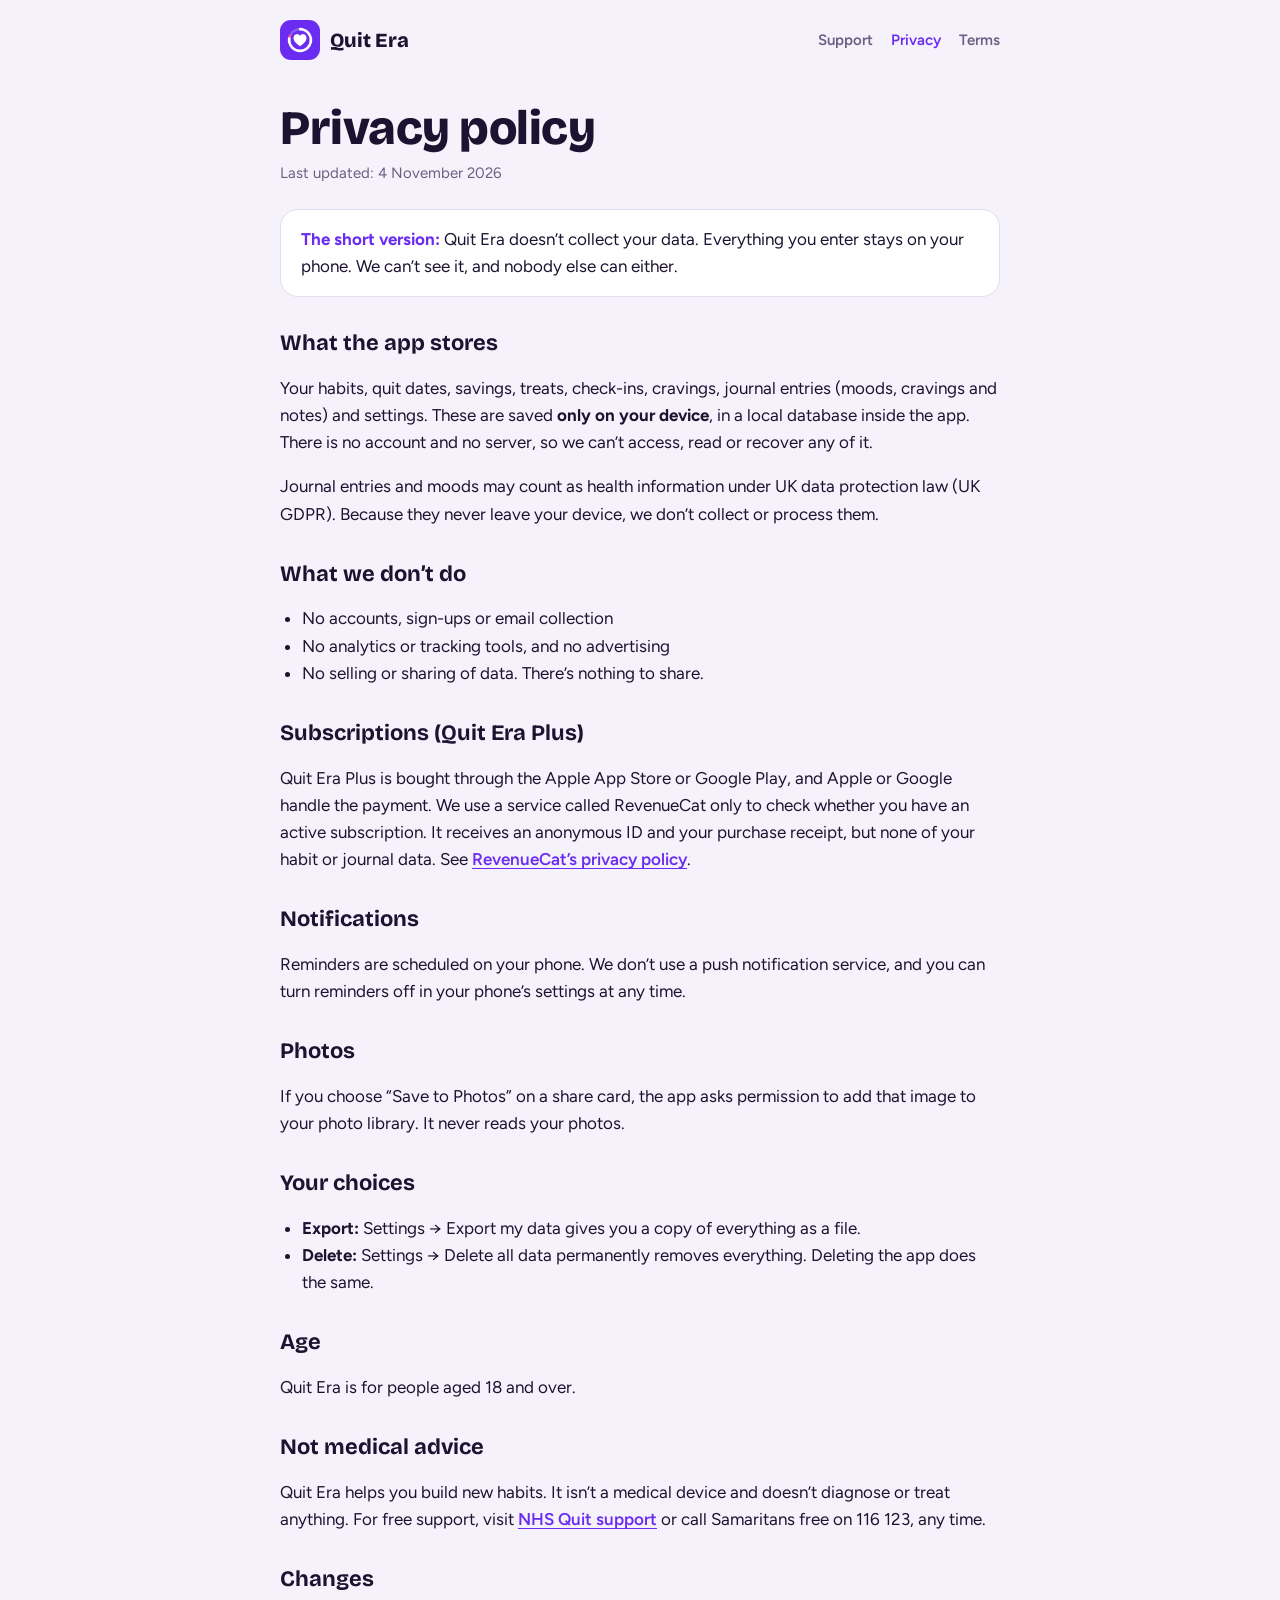
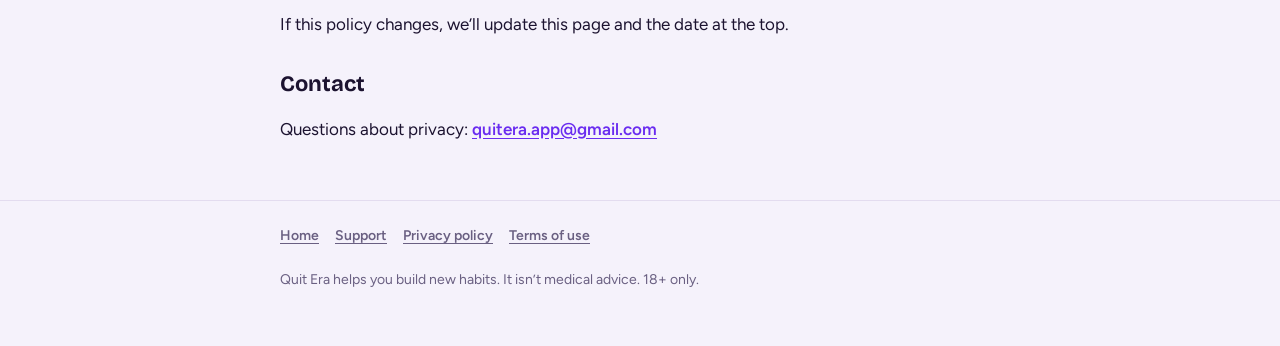
==== privacy.html @ 43ac55d1 "Add Quit Era website: home, privacy, terms and support Co-Authored-By: Claude Opus 5.5 <noreply@anth" ====
<!doctype html>
<html lang="en-GB">
<head>
  <meta charset="utf-8">
  <meta name="viewport" content="width=device-width, initial-scale=1, viewport-fit=cover">
  <title>Privacy policy · Quit Era</title>
  <meta name="description" content="Quit Era does not collect your data. Everything you enter stays on your phone.">
  <link rel="icon" href="favicon.png">
  <link rel="preconnect" href="https://fonts.googleapis.com">
  <link rel="preconnect" href="https://fonts.gstatic.com" crossorigin>
  <link rel="stylesheet" href="https://fonts.googleapis.com/css2?family=Bricolage+Grotesque:opsz,wght@12..96,700;12..96,800&family=Figtree:wght@400;600;700&display=swap">
  <link rel="stylesheet" href="styles.css">
</head>
<body>
  <header class="top">
    <div class="wrap">
      <a class="brand" href="./"><img src="icon.png" alt=""><span>Quit Era</span></a>
      <nav aria-label="Main">
        <a href="support.html">Support</a>
        <a href="privacy.html" aria-current="page">Privacy</a>
        <a href="terms.html">Terms</a>
      </nav>
    </div>
  </header>
  <main class="wrap doc">
    <h1>Privacy policy</h1>
    <p class="updated">Last updated: 4 November 2026</p>

    <div class="callout"><strong>The short version:</strong> Quit Era doesn’t collect your data. Everything you enter stays on your phone. We can’t see it, and nobody else can either.</div>

    <h2>What the app stores</h2>
    <p>Your habits, quit dates, savings, treats, check-ins, cravings, journal entries (moods, cravings and notes) and settings. These are saved <strong>only on your device</strong>, in a local database inside the app. There is no account and no server, so we can’t access, read or recover any of it.</p>
    <p>Journal entries and moods may count as health information under UK data protection law (UK GDPR). Because they never leave your device, we don’t collect or process them.</p>

    <h2>What we don’t do</h2>
    <ul>
      <li>No accounts, sign-ups or email collection</li>
      <li>No analytics or tracking tools, and no advertising</li>
      <li>No selling or sharing of data. There’s nothing to share.</li>
    </ul>

    <h2>Subscriptions (Quit Era Plus)</h2>
    <p>Quit Era Plus is bought through the Apple App Store or Google Play, and Apple or Google handle the payment. We use a service called RevenueCat only to check whether you have an active subscription. It receives an anonymous ID and your purchase receipt, but none of your habit or journal data. See <a href="https://www.revenuecat.com/privacy/">RevenueCat’s privacy policy</a>.</p>

    <h2>Notifications</h2>
    <p>Reminders are scheduled on your phone. We don’t use a push notification service, and you can turn reminders off in your phone’s settings at any time.</p>

    <h2>Photos</h2>
    <p>If you choose “Save to Photos” on a share card, the app asks permission to add that image to your photo library. It never reads your photos.</p>

    <h2>Your choices</h2>
    <ul>
      <li><strong>Export:</strong> Settings → Export my data gives you a copy of everything as a file.</li>
      <li><strong>Delete:</strong> Settings → Delete all data permanently removes everything. Deleting the app does the same.</li>
    </ul>

    <h2>Age</h2>
    <p>Quit Era is for people aged 18 and over.</p>

    <h2>Not medical advice</h2>
    <p>Quit Era helps you build new habits. It isn’t a medical device and doesn’t diagnose or treat anything. For free support, visit <a href="https://www.nhs.uk/better-health/quit-smoking/">NHS Quit support</a> or call Samaritans free on 116 123, any time.</p>

    <h2>Changes</h2>
    <p>If this policy changes, we’ll update this page and the date at the top.</p>

    <h2>Contact</h2>
    <p>Questions about privacy: <a href="mailto:quitera.app@gmail.com">quitera.app@gmail.com</a></p>
  </main>
  <footer>
    <div class="wrap">
      <nav aria-label="Footer">
        <a href="./">Home</a>
        <a href="support.html">Support</a>
        <a href="privacy.html">Privacy policy</a>
        <a href="terms.html">Terms of use</a>
      </nav>
      <p>Quit Era helps you build new habits. It isn’t medical advice. 18+ only.</p>
    </div>
  </footer>
</body>
</html>
---- styles.css ----
/* Quit Era website — same design system as the app (theme/tokens.ts). */
:root {
  --bg: #f5f2fb;
  --surface: #ffffff;
  --ink: #1c1330;
  --muted: #6a6082;
  --line: #e3dcef;
  --accent: #6a2cf0;
  --accent-ink: #ffffff;
  --accent-soft: #ece4ff;
  --pop: #ff4f86;
  --good: #11935f;
  --display: 'Bricolage Grotesque', 'Arial Rounded MT Bold', system-ui, sans-serif;
  --body: 'Figtree', system-ui, -apple-system, 'Segoe UI', sans-serif;
  color-scheme: light;
}
@media (prefers-color-scheme: dark) {
  :root {
    --bg: #120c1d;
    --surface: #1d152c;
    --ink: #f2edfb;
    --muted: #a69cbc;
    --line: #30264a;
    --accent: #9a6cff;
    --accent-ink: #13092a;
    --accent-soft: #2b1f4a;
    --pop: #ff7aa3;
    --good: #3ccb8b;
    color-scheme: dark;
  }
}

* { box-sizing: border-box; }
html { -webkit-text-size-adjust: 100%; }
body {
  margin: 0;
  background: var(--bg);
  color: var(--ink);
  font: 400 17px/1.6 var(--body);
}
a { color: var(--accent); font-weight: 600; text-underline-offset: 3px; }
a:focus-visible, button:focus-visible { outline: 3px solid var(--pop); outline-offset: 3px; border-radius: 6px; }
img { max-width: 100%; }

.wrap {
  max-width: 760px;
  margin: 0 auto;
  padding-left: max(20px, env(safe-area-inset-left));
  padding-right: max(20px, env(safe-area-inset-right));
}

/* Header */
.top { padding-block: 20px; }
.top .wrap { display: flex; align-items: center; justify-content: space-between; gap: 16px; flex-wrap: wrap; }
.brand { display: flex; align-items: center; gap: 10px; text-decoration: none; color: var(--ink); }
.brand img { width: 40px; height: 40px; border-radius: 11px; }
.brand span { font: 800 20px/1 var(--display); }
.top nav { display: flex; gap: 18px; flex-wrap: wrap; }
.top nav a { color: var(--muted); font-weight: 600; text-decoration: none; font-size: 15px; }
.top nav a:hover, .top nav a[aria-current='page'] { color: var(--accent); }

/* Home */
.hero { padding-block: 40px 24px; display: grid; gap: 18px; }
.eyebrow { font: 700 13px/1 var(--body); letter-spacing: 0.08em; text-transform: uppercase; color: var(--pop); margin: 0; }
h1 { font: 800 clamp(40px, 9vw, 68px)/1.02 var(--display); margin: 0; text-wrap: balance; letter-spacing: -0.01em; }
.lede { font-size: 20px; color: var(--muted); margin: 0; max-width: 34ch; }
.badge-soon {
  justify-self: start;
  background: var(--accent);
  color: var(--accent-ink);
  border-radius: 999px;
  padding: 12px 20px;
  font: 700 16px/1 var(--body);
}

.treat {
  margin-block: 16px 8px;
  background: var(--accent);
  color: var(--accent-ink);
  border-radius: 26px;
  padding: 24px;
  display: grid;
  grid-template-columns: auto 1fr;
  gap: 20px;
  align-items: center;
}
.treat .ring { width: 104px; height: 104px; }
.treat small { display: block; font: 700 12px/1 var(--body); letter-spacing: 0.08em; text-transform: uppercase; opacity: 0.8; }
.treat strong { display: block; font: 700 24px/1.2 var(--display); margin-top: 6px; }
.treat .pct { font: 800 40px/1.1 var(--display); font-variant-numeric: tabular-nums; }
.treat p { margin: 4px 0 0; opacity: 0.9; font-size: 15px; }

.features { display: grid; grid-template-columns: repeat(auto-fit, minmax(220px, 1fr)); gap: 12px; padding-block: 24px; }
.feature { background: var(--surface); border-radius: 22px; padding: 20px; border: 1px solid var(--line); }
.feature h3 { font: 700 19px/1.25 var(--display); margin: 8px 0 6px; }
.feature p { margin: 0; color: var(--muted); font-size: 15px; }
.feature .ico { font-size: 28px; line-height: 1; }

.privacy-note {
  background: var(--accent-soft);
  border-radius: 22px;
  padding: 20px 22px;
  margin-block: 8px 24px;
}
.privacy-note h2 { margin: 0 0 4px; font: 700 20px/1.3 var(--display); }
.privacy-note p { margin: 0; }

/* Legal / support pages */
.doc { padding-block: 24px 40px; }
.doc h1 { font-size: clamp(34px, 7vw, 48px); margin-bottom: 8px; }
.doc .updated { color: var(--muted); margin: 0 0 24px; font-size: 15px; }
.doc h2 { font: 700 22px/1.3 var(--display); margin: 32px 0 6px; text-wrap: balance; }
.doc p, .doc li { max-width: 68ch; }
.doc ul { padding-left: 22px; }
.callout { background: var(--surface); border: 1px solid var(--line); border-radius: 18px; padding: 16px 20px; margin-block: 16px; }
.callout strong { color: var(--accent); }

/* Footer */
footer { border-top: 1px solid var(--line); padding-block: 24px 40px; color: var(--muted); font-size: 14px; }
footer .wrap { display: grid; gap: 8px; }
footer nav { display: flex; gap: 16px; flex-wrap: wrap; }
footer a { color: var(--muted); }

@media (max-width: 480px) {
  .treat { grid-template-columns: 1fr; text-align: left; }
  .lede { font-size: 18px; }
}
@media (prefers-reduced-motion: no-preference) {
  .ring .arc { animation: fill 1.4s ease-out both; }
  @keyframes fill { from { stroke-dashoffset: 289; } }
}
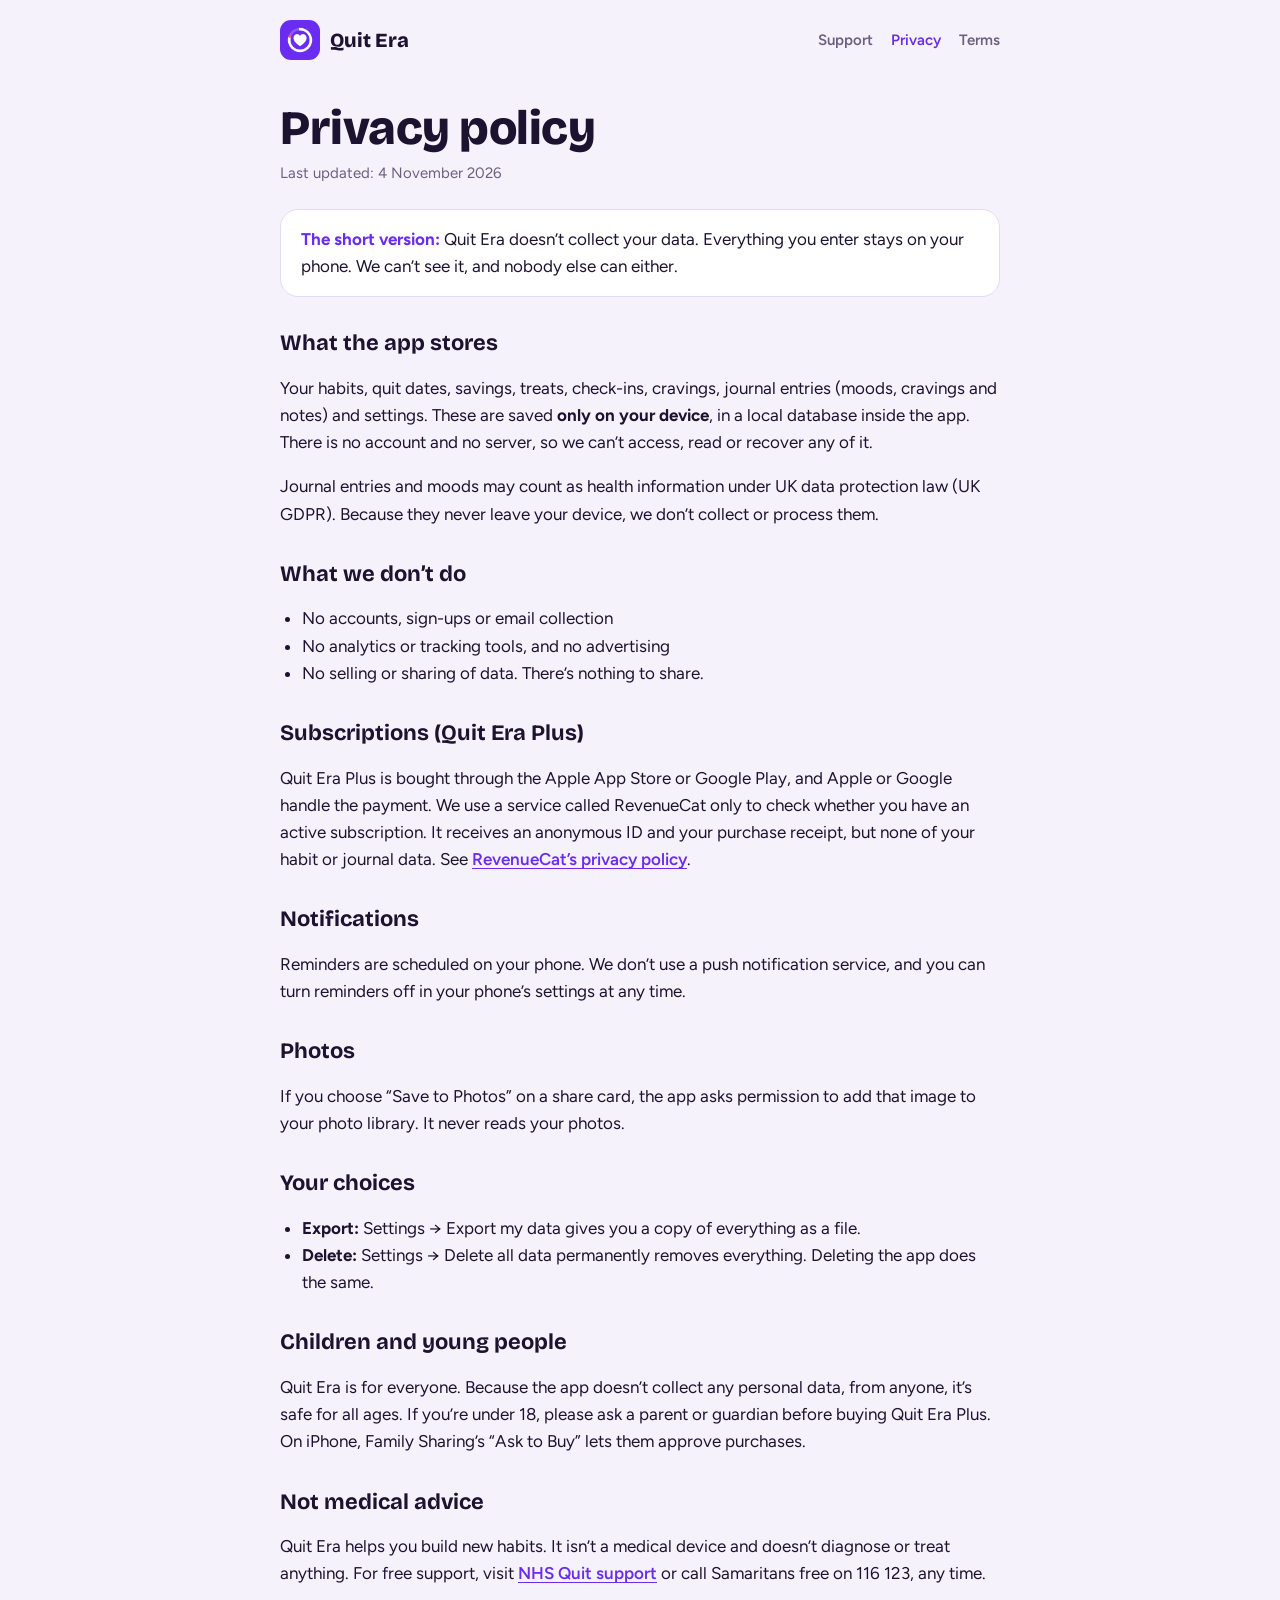
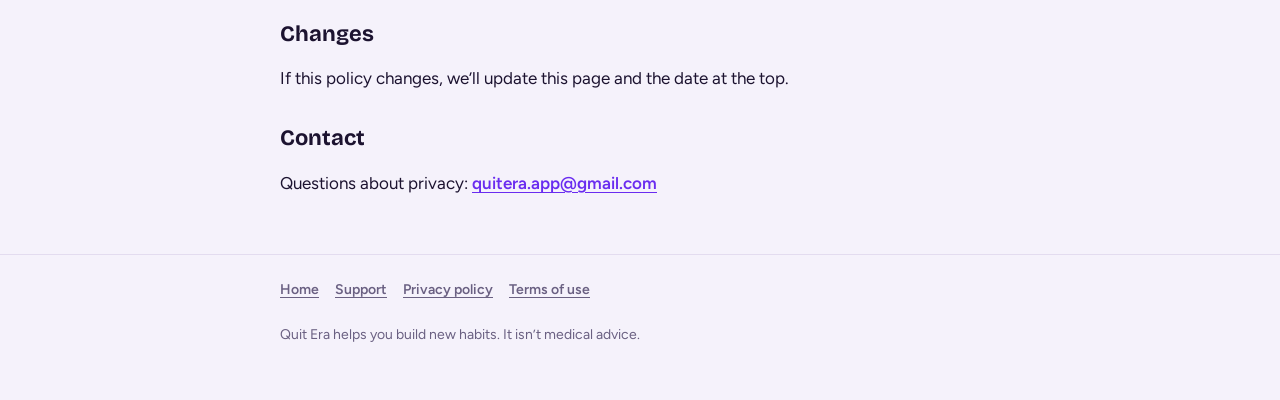
==== commit 3e9de956: "Remove age limit and law clause, add Quit Era Plus pricing section Co-Authored-By: Claude Opus 5.5 <" ====
--- a/privacy.html
+++ b/privacy.html
@@ -54,8 +54,8 @@
       <li><strong>Delete:</strong> Settings → Delete all data permanently removes everything. Deleting the app does the same.</li>
     </ul>
 
-    <h2>Age</h2>
-    <p>Quit Era is for people aged 18 and over.</p>
+    <h2>Children and young people</h2>
+    <p>Quit Era is for everyone. Because the app doesn’t collect any personal data, from anyone, it’s safe for all ages. If you’re under 18, please ask a parent or guardian before buying Quit Era Plus. On iPhone, Family Sharing’s “Ask to Buy” lets them approve purchases.</p>
 
     <h2>Not medical advice</h2>
     <p>Quit Era helps you build new habits. It isn’t a medical device and doesn’t diagnose or treat anything. For free support, visit <a href="https://www.nhs.uk/better-health/quit-smoking/">NHS Quit support</a> or call Samaritans free on 116 123, any time.</p>
@@ -74,7 +74,7 @@
         <a href="privacy.html">Privacy policy</a>
         <a href="terms.html">Terms of use</a>
       </nav>
-      <p>Quit Era helps you build new habits. It isn’t medical advice. 18+ only.</p>
+      <p>Quit Era helps you build new habits. It isn’t medical advice.</p>
     </div>
   </footer>
 </body>
--- a/styles.css
+++ b/styles.css
@@ -105,6 +105,53 @@
 .privacy-note h2 { margin: 0 0 4px; font: 700 20px/1.3 var(--display); }
 .privacy-note p { margin: 0; }
 
+/* Plus */
+.plus { padding-block: 24px 16px; display: grid; gap: 16px; }
+.plus h2 { font: 800 clamp(30px, 6vw, 44px)/1.08 var(--display); margin: 0; text-wrap: balance; }
+.plus-lede { margin: 0; color: var(--muted); font-size: 18px; max-width: 46ch; }
+.payback {
+  background: var(--surface);
+  border: 1px solid var(--line);
+  border-radius: 22px;
+  padding: 20px 22px;
+  display: grid;
+  gap: 6px;
+}
+.payback-big { font: 800 44px/1 var(--display); color: var(--good); font-variant-numeric: tabular-nums; }
+.payback p { margin: 0; }
+.payback small { color: var(--muted); font-size: 13px; }
+.compare { display: grid; grid-template-columns: repeat(auto-fit, minmax(240px, 1fr)); gap: 12px; }
+.tier { background: var(--surface); border: 1px solid var(--line); border-radius: 22px; padding: 20px 22px; }
+.tier h3 { font: 700 22px/1.2 var(--display); margin: 0 0 8px; }
+.tier ul { margin: 0; padding-left: 20px; display: grid; gap: 6px; }
+.tier-plus { background: var(--accent-soft); border-color: var(--accent); }
+.tier-plus h3 { color: var(--accent); }
+.prices { display: grid; grid-template-columns: repeat(auto-fit, minmax(170px, 1fr)); gap: 12px; }
+.price {
+  position: relative;
+  background: var(--surface);
+  border: 2px solid var(--line);
+  border-radius: 20px;
+  padding: 18px;
+  display: grid;
+  gap: 2px;
+}
+.price-best { border-color: var(--accent); }
+.price-tag {
+  position: absolute;
+  top: -12px;
+  right: 14px;
+  background: var(--pop);
+  color: #2a0614;
+  border-radius: 999px;
+  padding: 4px 10px;
+  font: 700 12px/1.2 var(--body);
+}
+.price-name { font-weight: 700; color: var(--muted); font-size: 14px; text-transform: uppercase; letter-spacing: 0.06em; }
+.price-amount { font: 800 34px/1.1 var(--display); font-variant-numeric: tabular-nums; }
+.price-note { color: var(--muted); font-size: 14px; }
+.fine { margin: 0; color: var(--muted); font-size: 14px; }
+
 /* Legal / support pages */
 .doc { padding-block: 24px 40px; }
 .doc h1 { font-size: clamp(34px, 7vw, 48px); margin-bottom: 8px; }
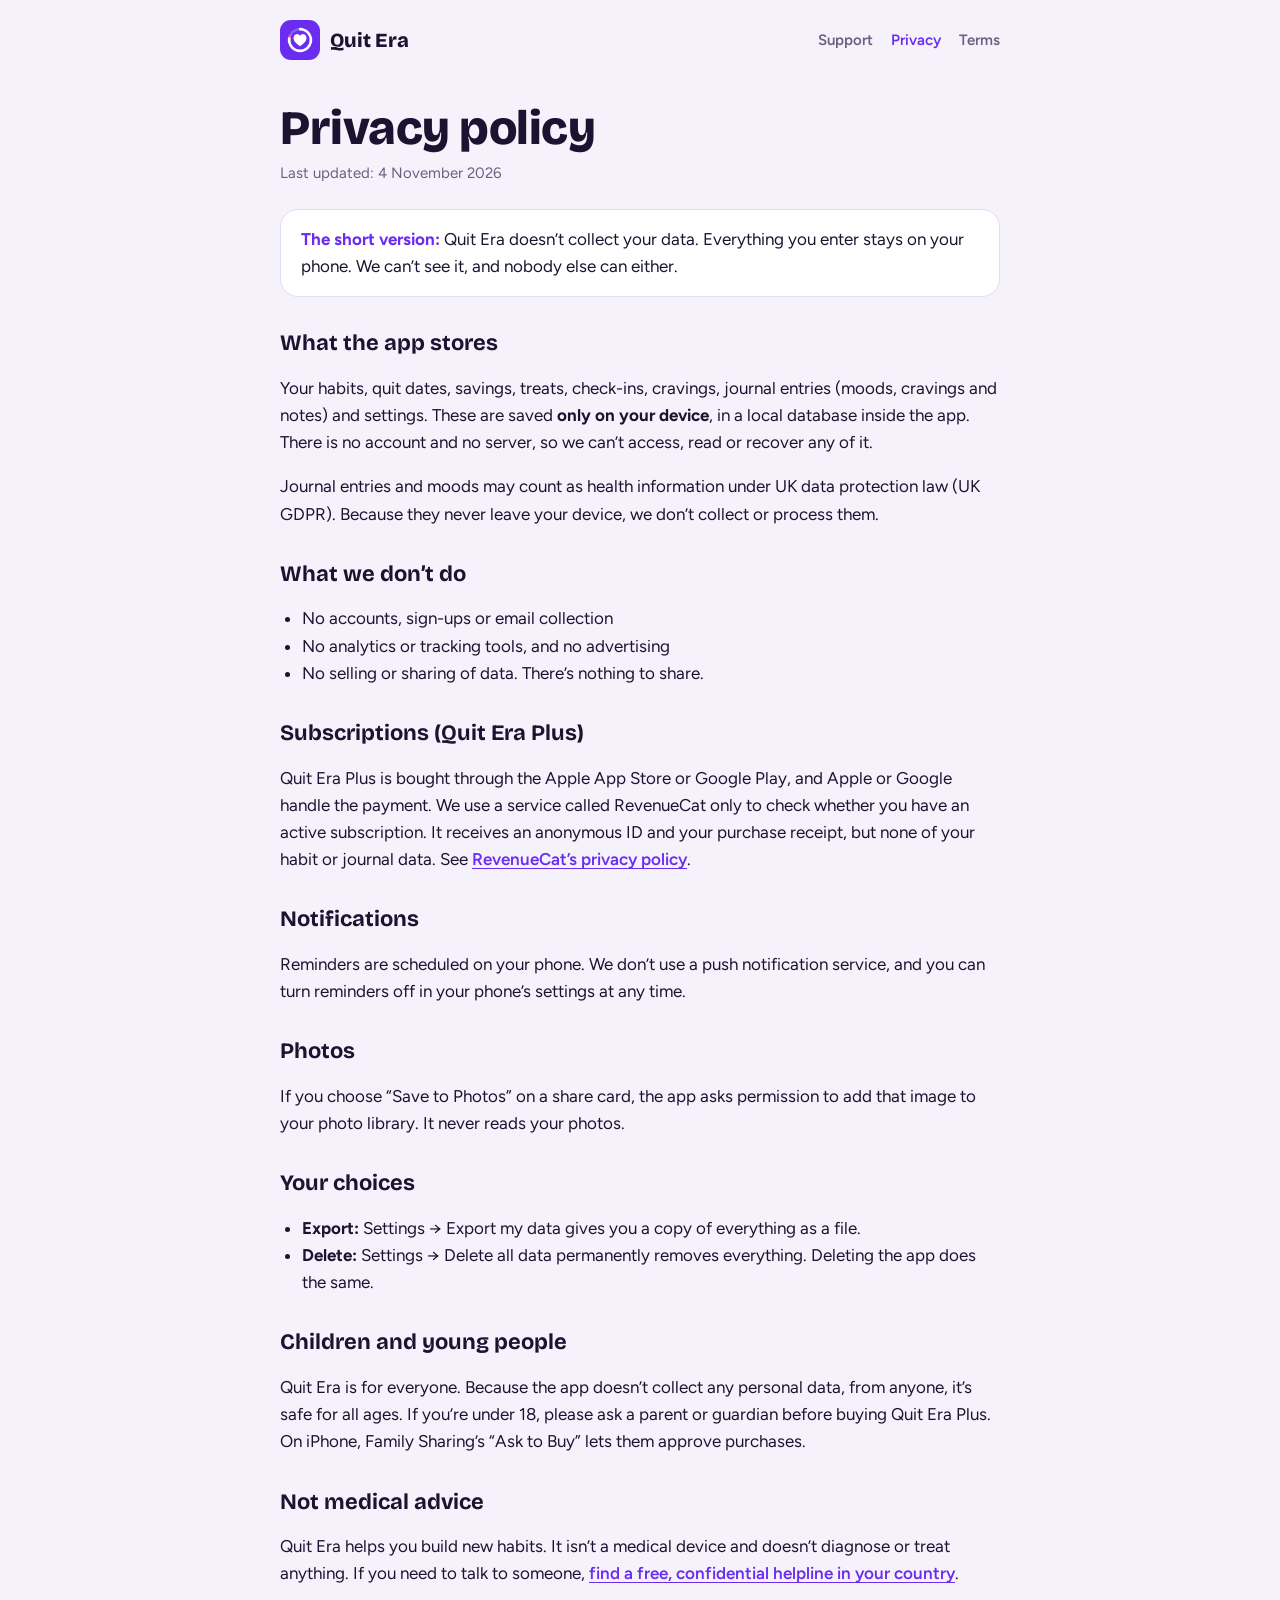
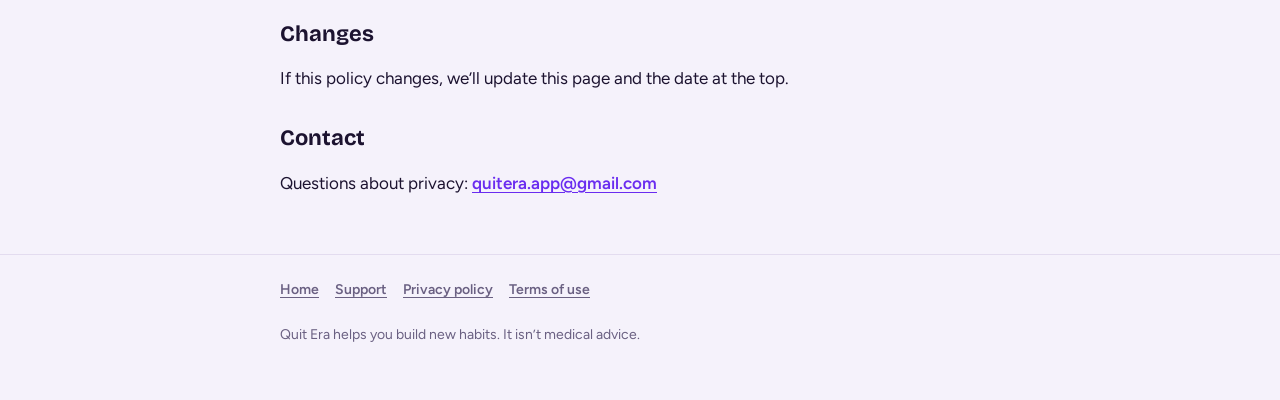
==== commit 6e106da6: "Use worldwide helpline link instead of NHS and Samaritans Co-Authored-By: Claude Opus 5.5 <noreply@a" ====
--- a/privacy.html
+++ b/privacy.html
@@ -58,7 +58,7 @@
     <p>Quit Era is for everyone. Because the app doesn’t collect any personal data, from anyone, it’s safe for all ages. If you’re under 18, please ask a parent or guardian before buying Quit Era Plus. On iPhone, Family Sharing’s “Ask to Buy” lets them approve purchases.</p>
 
     <h2>Not medical advice</h2>
-    <p>Quit Era helps you build new habits. It isn’t a medical device and doesn’t diagnose or treat anything. For free support, visit <a href="https://www.nhs.uk/better-health/quit-smoking/">NHS Quit support</a> or call Samaritans free on 116 123, any time.</p>
+    <p>Quit Era helps you build new habits. It isn’t a medical device and doesn’t diagnose or treat anything. If you need to talk to someone, <a href="https://findahelpline.com">find a free, confidential helpline in your country</a>.</p>
 
     <h2>Changes</h2>
     <p>If this policy changes, we’ll update this page and the date at the top.</p>
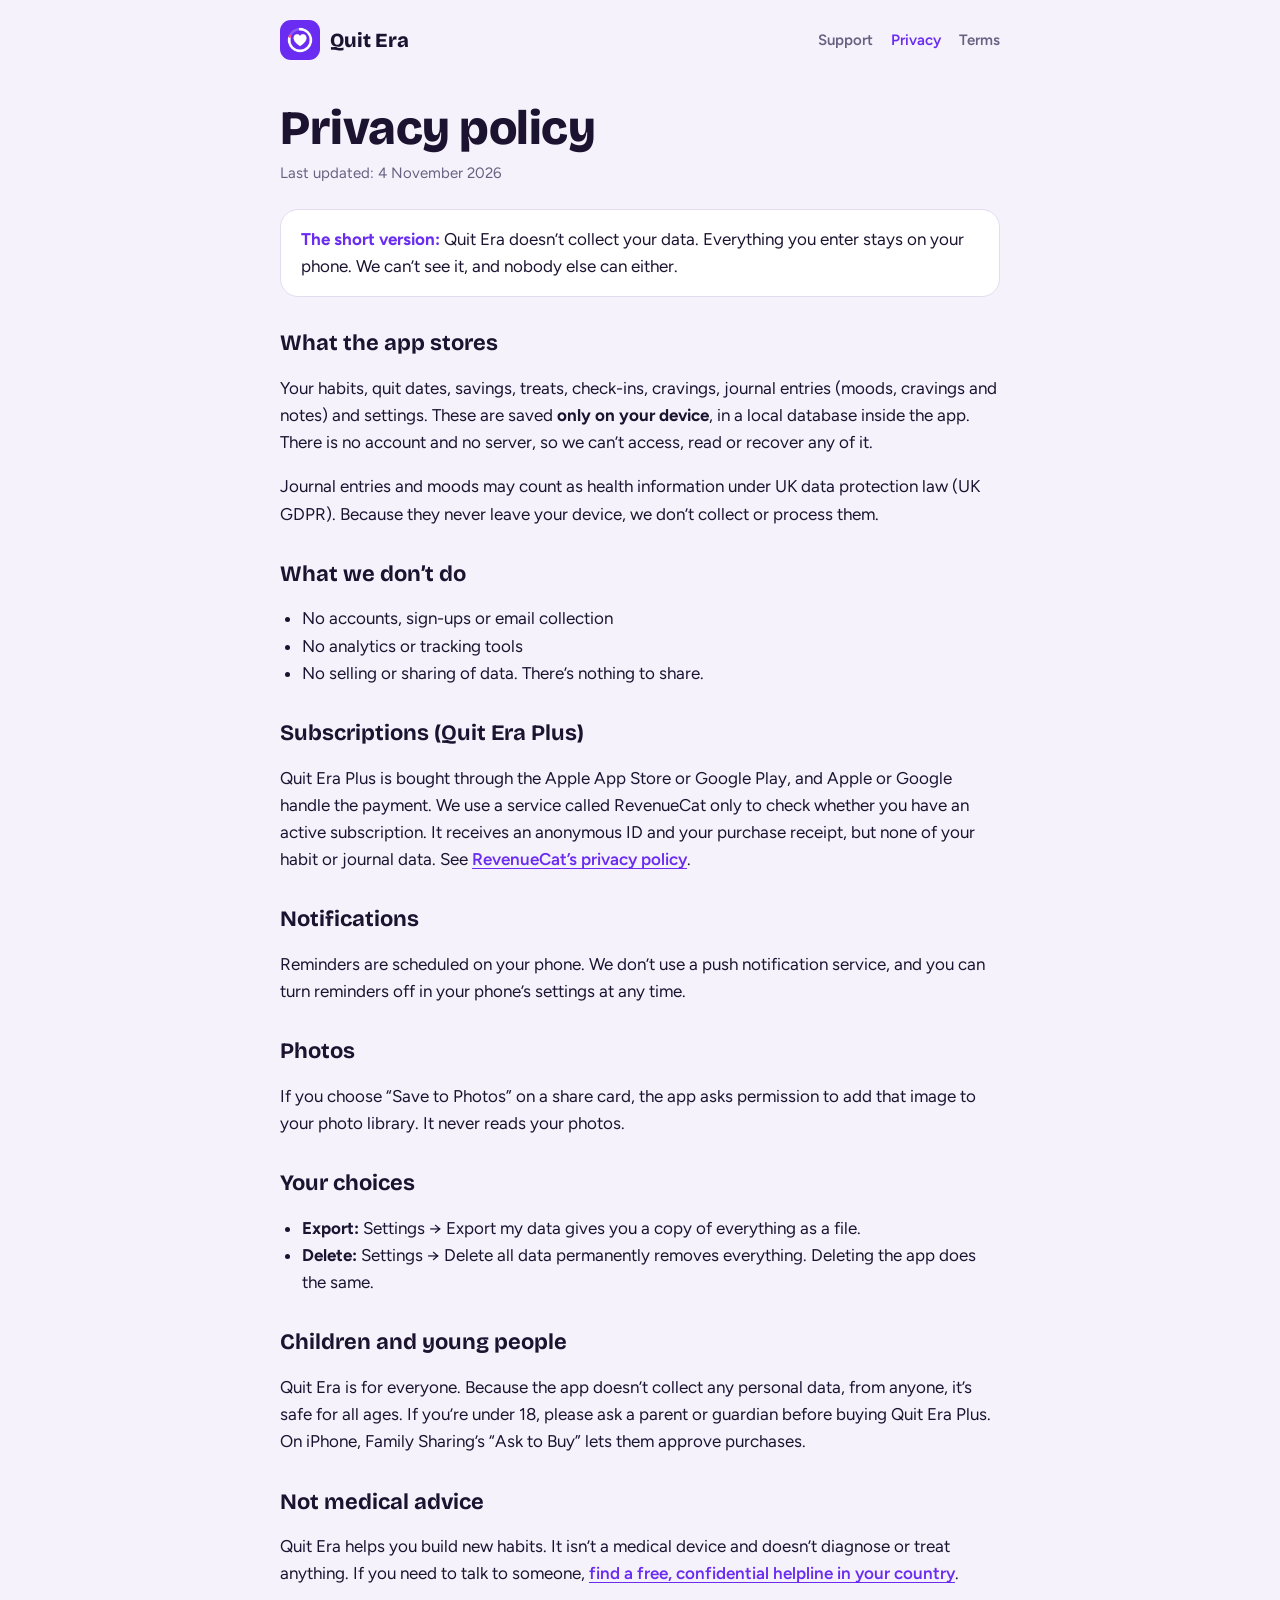
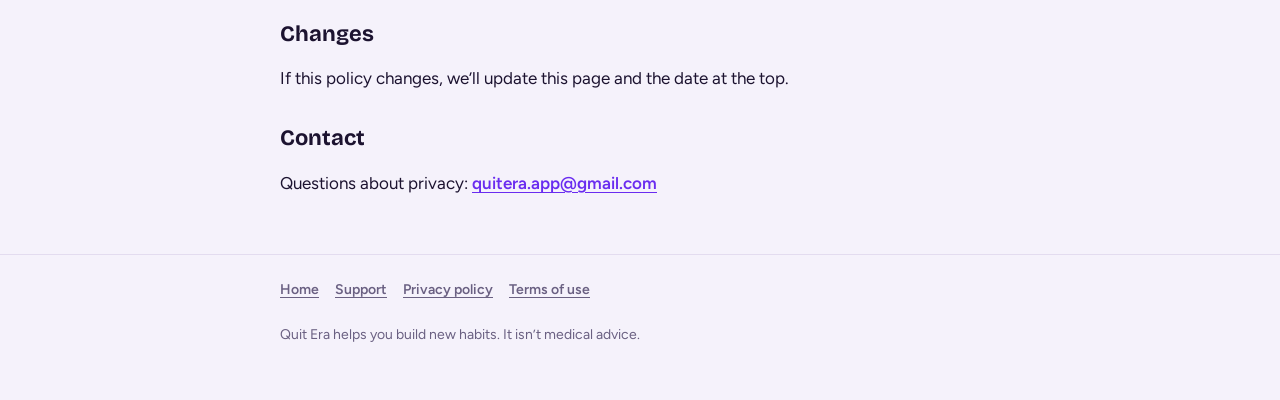
==== commit 242a575d: "Remove 'no ads' wording Co-Authored-By: Claude Opus 5.5 <noreply@anthropic.com> Claude-Session: http" ====
--- a/privacy.html
+++ b/privacy.html
@@ -35,7 +35,7 @@
     <h2>What we don’t do</h2>
     <ul>
       <li>No accounts, sign-ups or email collection</li>
-      <li>No analytics or tracking tools, and no advertising</li>
+      <li>No analytics or tracking tools</li>
       <li>No selling or sharing of data. There’s nothing to share.</li>
     </ul>
 
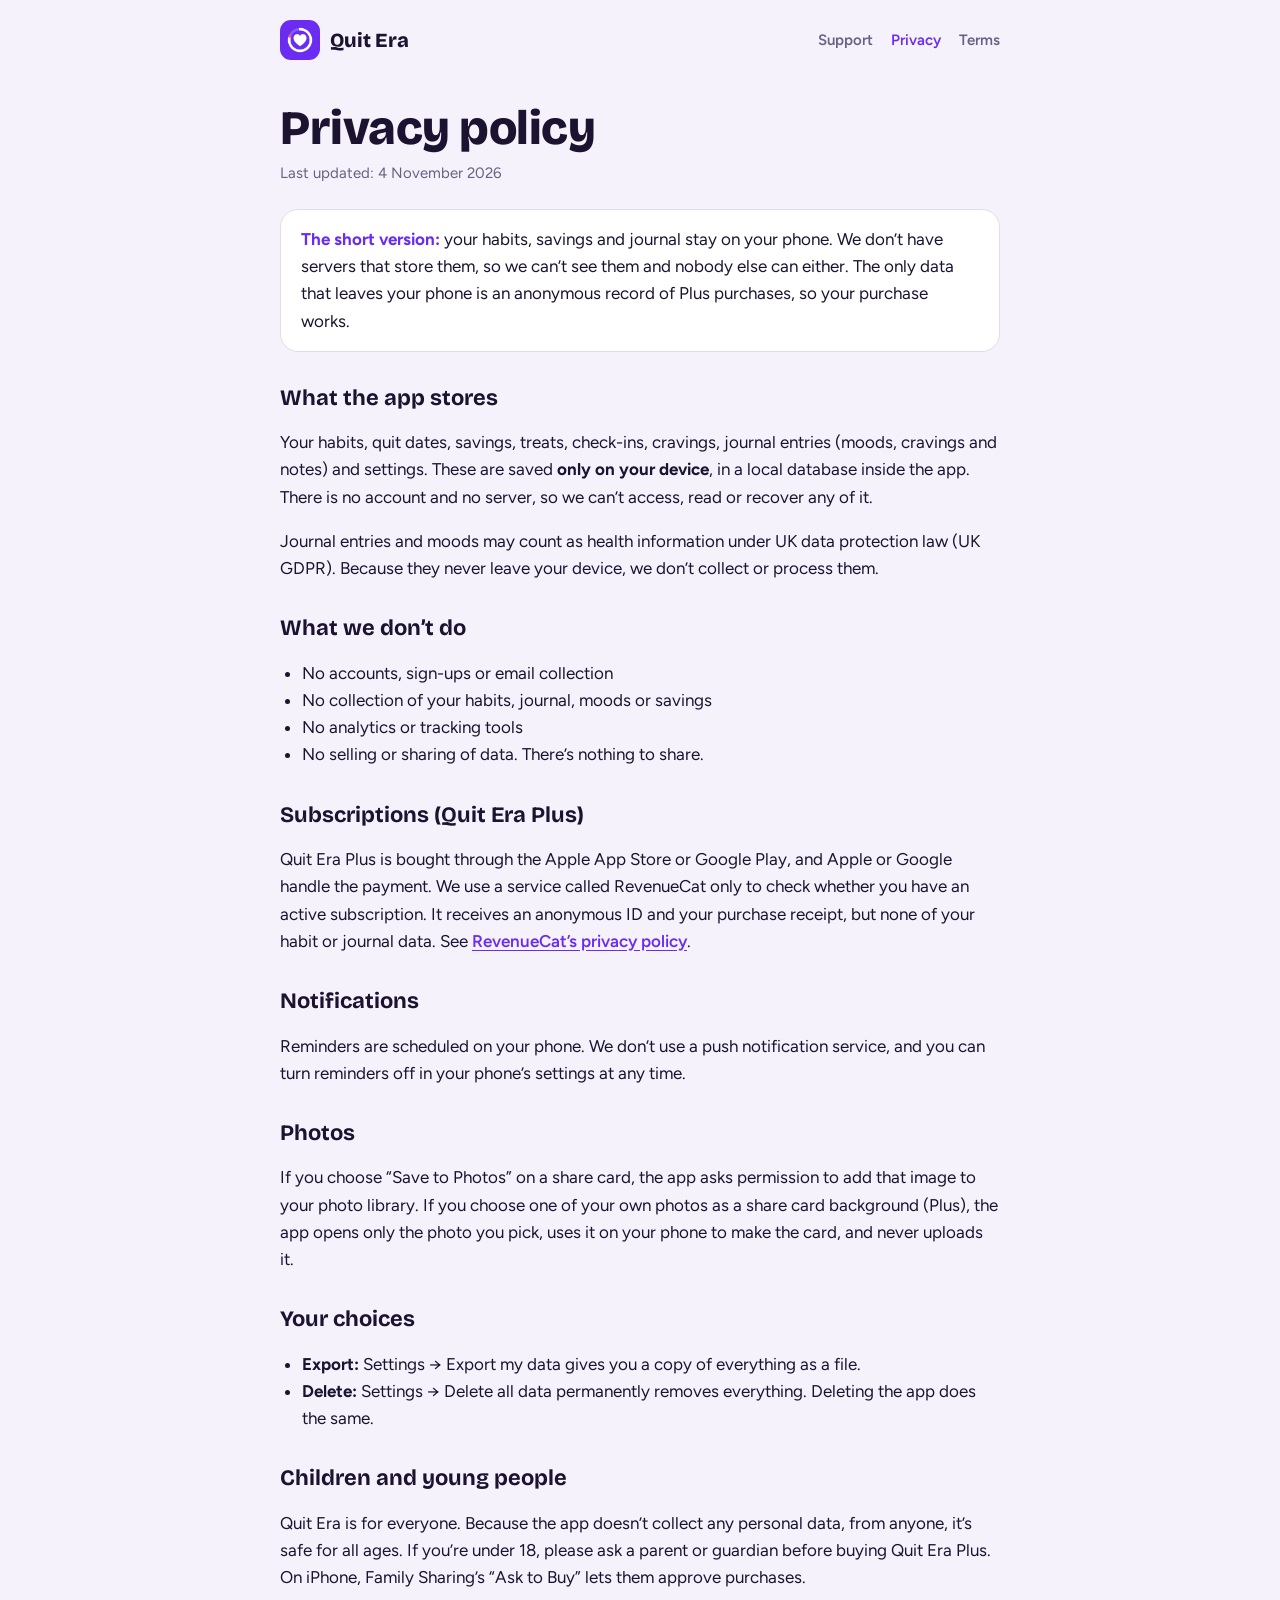
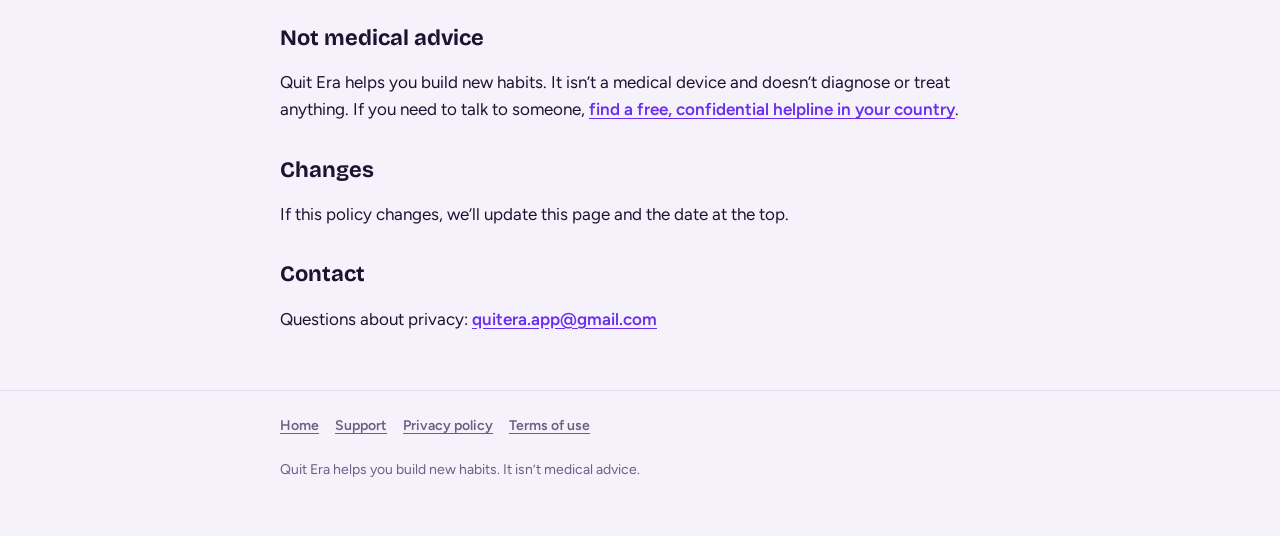
==== commit 70dc9d5f: "Privacy: anonymous purchase record and optional share-card photo Co-Authored-By: Claude Opus 5.5 <no" ====
--- a/privacy.html
+++ b/privacy.html
@@ -26,7 +26,7 @@
     <h1>Privacy policy</h1>
     <p class="updated">Last updated: 4 November 2026</p>
 
-    <div class="callout"><strong>The short version:</strong> Quit Era doesn’t collect your data. Everything you enter stays on your phone. We can’t see it, and nobody else can either.</div>
+    <div class="callout"><strong>The short version:</strong> your habits, savings and journal stay on your phone. We don’t have servers that store them, so we can’t see them and nobody else can either. The only data that leaves your phone is an anonymous record of Plus purchases, so your purchase works.</div>
 
     <h2>What the app stores</h2>
     <p>Your habits, quit dates, savings, treats, check-ins, cravings, journal entries (moods, cravings and notes) and settings. These are saved <strong>only on your device</strong>, in a local database inside the app. There is no account and no server, so we can’t access, read or recover any of it.</p>
@@ -35,6 +35,7 @@
     <h2>What we don’t do</h2>
     <ul>
       <li>No accounts, sign-ups or email collection</li>
+      <li>No collection of your habits, journal, moods or savings</li>
       <li>No analytics or tracking tools</li>
       <li>No selling or sharing of data. There’s nothing to share.</li>
     </ul>
@@ -46,7 +47,7 @@
     <p>Reminders are scheduled on your phone. We don’t use a push notification service, and you can turn reminders off in your phone’s settings at any time.</p>
 
     <h2>Photos</h2>
-    <p>If you choose “Save to Photos” on a share card, the app asks permission to add that image to your photo library. It never reads your photos.</p>
+    <p>If you choose “Save to Photos” on a share card, the app asks permission to add that image to your photo library. If you choose one of your own photos as a share card background (Plus), the app opens only the photo you pick, uses it on your phone to make the card, and never uploads it.</p>
 
     <h2>Your choices</h2>
     <ul>
